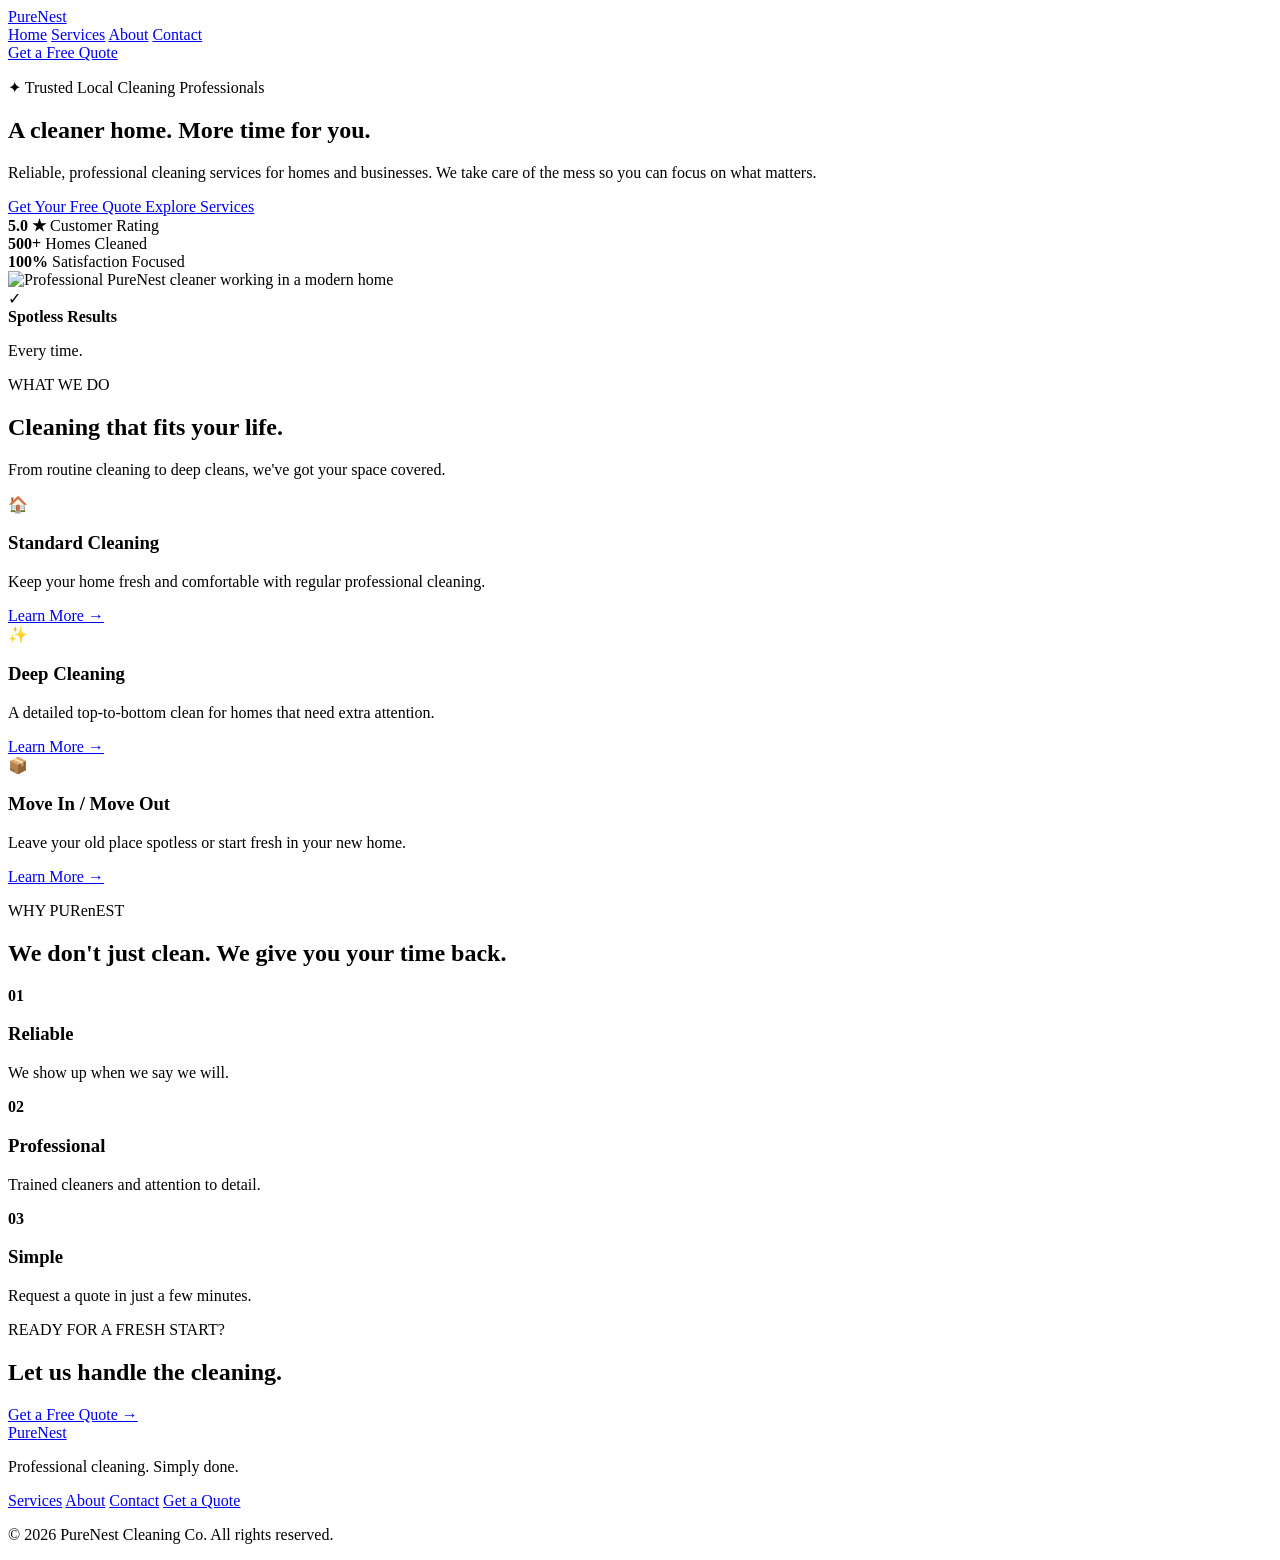
==== index.html @ d1b7ad1e "Add files via upload" ====
<!DOCTYPE html>
<html lang="en">
<head>
    <meta charset="UTF-8">
    <meta name="viewport" content="width=device-width, initial-scale=1.0">

    <title>PureNest Cleaning Co. | Professional Home Cleaning</title>

    <meta
        name="description"
        content="Professional residential and commercial cleaning services. Book reliable cleaning with PureNest Cleaning Co."
    >

    <link rel="stylesheet" href="css/style.css">
</head>

<body>

    <!-- Navigation -->
    <header class="navbar">
        <div class="container nav-container">

            <a href="index.html" class="logo">
                Pure<span>Nest</span>
            </a>

            <nav>
                <a href="index.html" class="active">Home</a>
                <a href="services.html">Services</a>
                <a href="about.html">About</a>
                <a href="contact.html">Contact</a>
            </nav>

            <a href="quote.html" class="nav-button">
                Get a Free Quote
            </a>

        </div>
    </header>


    <!-- Hero Section -->
    <main>

        <section class="hero">

            <div class="container hero-container">

                <div class="hero-content">

                    <p class="eyebrow">
                        ✦ Trusted Local Cleaning Professionals
                    </p>

                    <h1>
                        A cleaner home.
                        <span>More time for you.</span>
                    </h1>

                    <p class="hero-description">
                        Reliable, professional cleaning services for homes
                        and businesses. We take care of the mess so you
                        can focus on what matters.
                    </p>

                    <div class="hero-buttons">

                        <a href="quote.html" class="primary-button">
                            Get Your Free Quote
                        </a>

                        <a href="services.html" class="secondary-button">
                            Explore Services
                        </a>

                    </div>

                    <div class="trust-row">

                        <div class="trust-item">
                            <strong>5.0 ★</strong>
                            <span>Customer Rating</span>
                        </div>

                        <div class="trust-item">
                            <strong>500+</strong>
                            <span>Homes Cleaned</span>
                        </div>

                        <div class="trust-item">
                            <strong>100%</strong>
                            <span>Satisfaction Focused</span>
                        </div>

                    </div>

                </div>


                <div class="hero-image">

                    <div class="image-card">

                        <div class="image-placeholder">
                            <img src="assets/cleaning-hero.jpg" alt="Professional PureNest cleaner working in a modern home">
                        </div>

                        <div class="floating-card">

                            <div class="check-icon">✓</div>

                            <div>
                                <strong>Spotless Results</strong>
                                <p>Every time.</p>
                            </div>

                        </div>

                    </div>

                </div>

            </div>

        </section>


        <!-- Services Preview -->
        <section class="services-preview">

            <div class="container">

                <div class="section-heading">

                    <p class="eyebrow">
                        WHAT WE DO
                    </p>

                    <h2>
                        Cleaning that fits your life.
                    </h2>

                    <p>
                        From routine cleaning to deep cleans,
                        we've got your space covered.
                    </p>

                </div>


                <div class="service-grid">

                    <article class="service-card">

                        <div class="service-icon">
                            🏠
                        </div>

                        <h3>Standard Cleaning</h3>

                        <p>
                            Keep your home fresh and comfortable
                            with regular professional cleaning.
                        </p>

                        <a href="services.html">
                            Learn More →
                        </a>

                    </article>


                    <article class="service-card">

                        <div class="service-icon">
                            ✨
                        </div>

                        <h3>Deep Cleaning</h3>

                        <p>
                            A detailed top-to-bottom clean for
                            homes that need extra attention.
                        </p>

                        <a href="services.html">
                            Learn More →
                        </a>

                    </article>


                    <article class="service-card">

                        <div class="service-icon">
                            📦
                        </div>

                        <h3>Move In / Move Out</h3>

                        <p>
                            Leave your old place spotless or
                            start fresh in your new home.
                        </p>

                        <a href="services.html">
                            Learn More →
                        </a>

                    </article>

                </div>

            </div>

        </section>


        <!-- Why PureNest -->
        <section class="why-section">

            <div class="container why-container">

                <div>

                    <p class="eyebrow">
                        WHY PURenEST
                    </p>

                    <h2>
                        We don't just clean.
                        We give you your time back.
                    </h2>

                </div>


                <div class="why-grid">

                    <div>
                        <strong>01</strong>
                        <h3>Reliable</h3>
                        <p>
                            We show up when we say we will.
                        </p>
                    </div>

                    <div>
                        <strong>02</strong>
                        <h3>Professional</h3>
                        <p>
                            Trained cleaners and attention to detail.
                        </p>
                    </div>

                    <div>
                        <strong>03</strong>
                        <h3>Simple</h3>
                        <p>
                            Request a quote in just a few minutes.
                        </p>
                    </div>

                </div>

            </div>

        </section>


        <!-- CTA -->
        <section class="cta-section">

            <div class="container cta-container">

                <div>

                    <p class="eyebrow">
                        READY FOR A FRESH START?
                    </p>

                    <h2>
                        Let us handle the cleaning.
                    </h2>

                </div>

                <a href="quote.html" class="primary-button">
                    Get a Free Quote →
                </a>

            </div>

        </section>

    </main>


    <!-- Footer -->
    <footer>

        <div class="container footer-container">

            <div>

                <a href="index.html" class="logo">
                    Pure<span>Nest</span>
                </a>

                <p>
                    Professional cleaning.
                    Simply done.
                </p>

            </div>

            <div class="footer-links">

                <a href="services.html">Services</a>
                <a href="about.html">About</a>
                <a href="contact.html">Contact</a>
                <a href="quote.html">Get a Quote</a>

            </div>

        </div>

        <div class="footer-bottom">

            <p>
                © 2026 PureNest Cleaning Co. All rights reserved.
            </p>

        </div>

    </footer>


    <script src="js/script.js"></script>

</body>
</html>
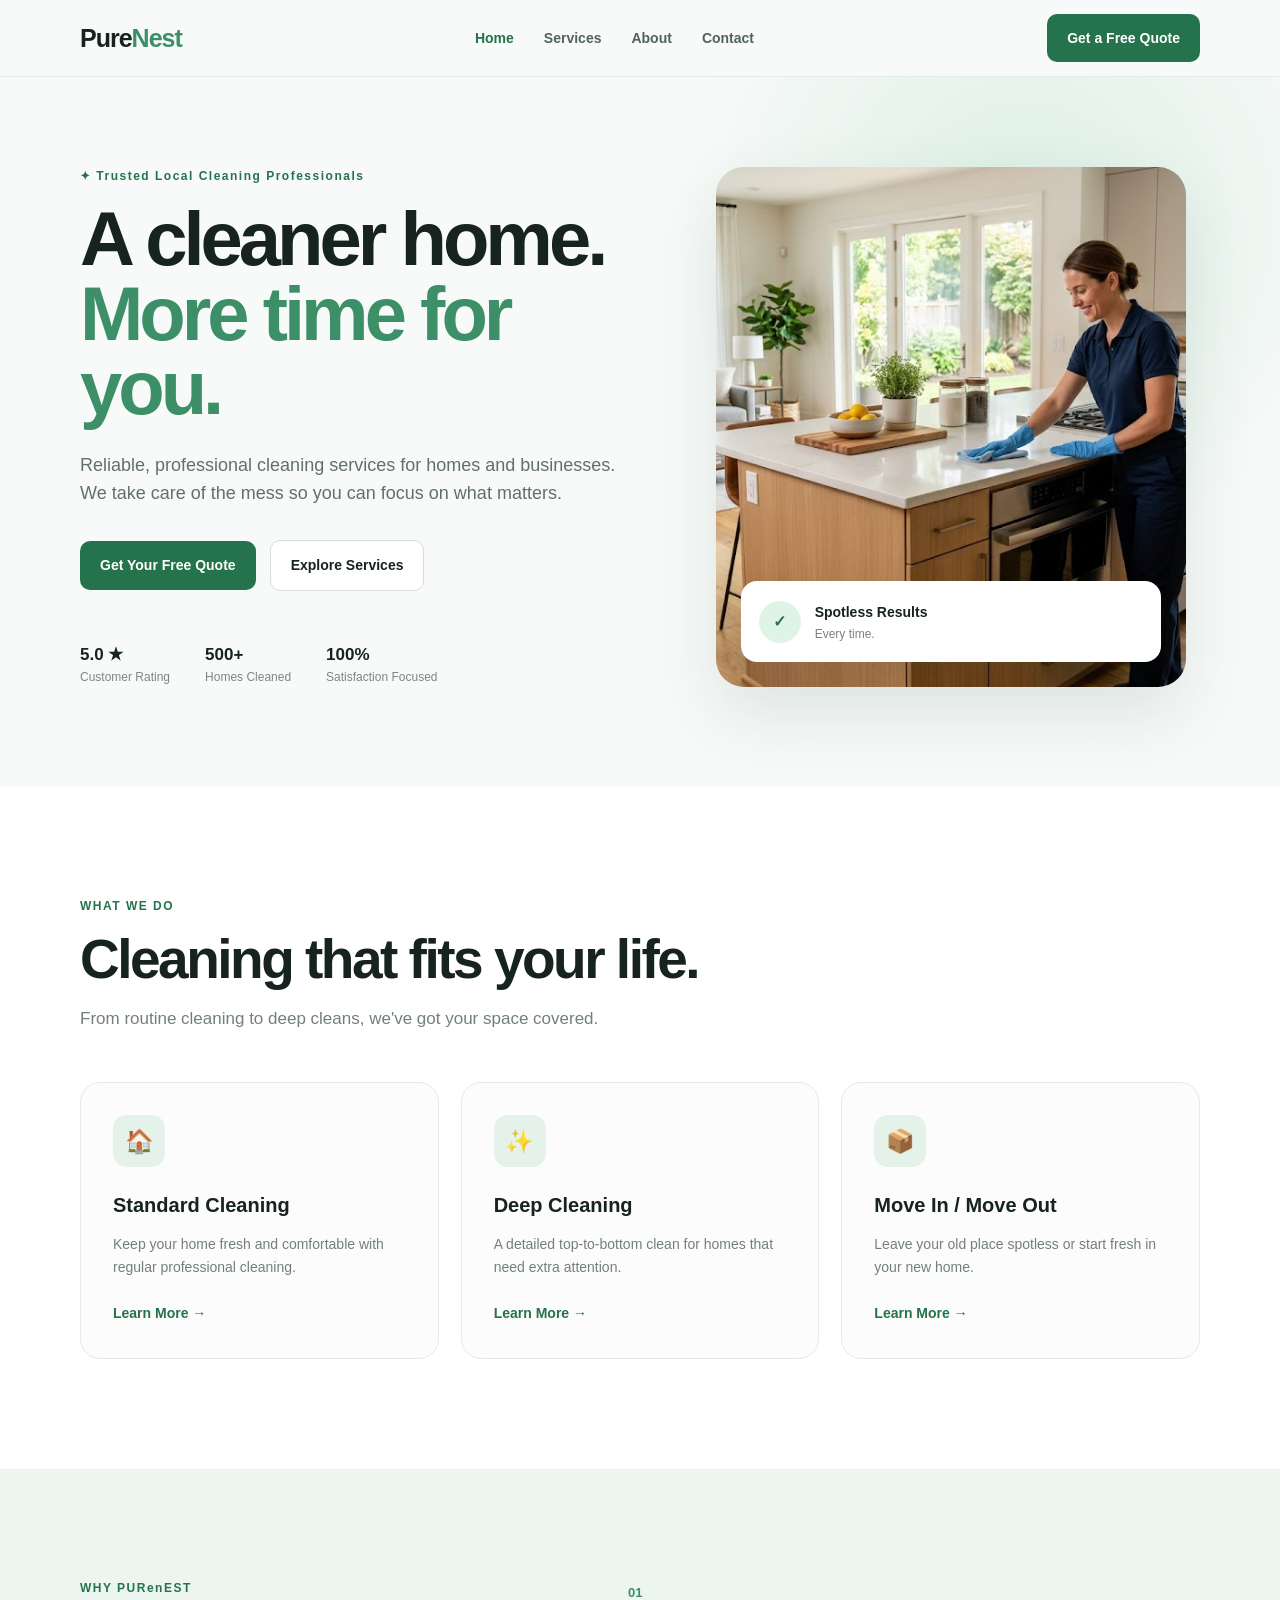
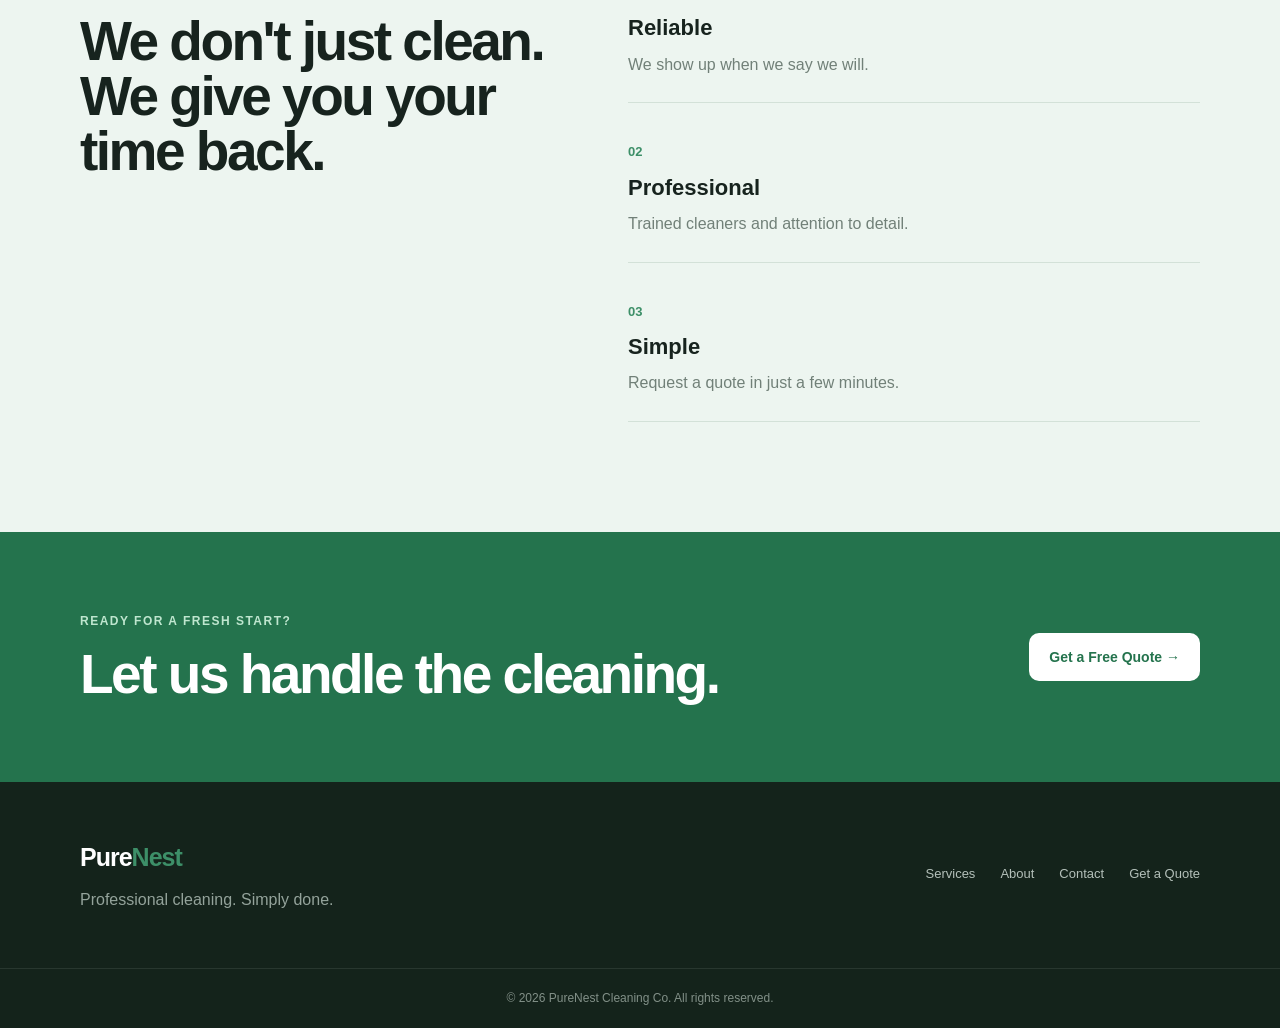
==== commit 8e513527: "Update index.html" ====
--- a/index.html
+++ b/index.html
@@ -5,6 +5,10 @@
     <meta name="viewport" content="width=device-width, initial-scale=1.0">
 
     <title>PureNest Cleaning Co. | Professional Home Cleaning</title>
+    <link rel="icon" type="image/png" sizes="16x16" href="/favicon-16x16.png">
+    <link rel="apple-touch-icon" sizes="180x180" href="/apple-touch-icon.png">
+    <link rel="icon" type="image/png" sizes="192x192" href="/android-chrome-192x192.png">
+    <link rel="icon" type="image/png" sizes="512x512" href="/android-chrome-512x512.png">
 
     <meta
         name="description"
@@ -339,4 +343,4 @@
     <script src="js/script.js"></script>
 
 </body>
-</html>+</html>
--- a/css/style.css
+++ b/css/style.css
@@ -0,0 +1,1608 @@
+/* =========================
+   RESET
+========================= */
+
+* {
+    margin: 0;
+    padding: 0;
+    box-sizing: border-box;
+}
+
+html {
+    scroll-behavior: smooth;
+}
+
+body {
+    font-family: Arial, Helvetica, sans-serif;
+    background: #f8faf9;
+    color: #17231e;
+    line-height: 1.6;
+}
+
+a {
+    text-decoration: none;
+    color: inherit;
+}
+
+.container {
+    width: min(1120px, 90%);
+    margin: 0 auto;
+}
+
+
+/* =========================
+   NAVIGATION
+========================= */
+
+.navbar {
+    background: rgba(248, 250, 249, 0.95);
+    border-bottom: 1px solid #e5ebe7;
+    position: sticky;
+    top: 0;
+    z-index: 1000;
+    backdrop-filter: blur(12px);
+}
+
+.nav-container {
+    min-height: 76px;
+    display: flex;
+    align-items: center;
+    justify-content: space-between;
+    gap: 30px;
+}
+
+.logo {
+    font-size: 25px;
+    font-weight: 800;
+    letter-spacing: -1px;
+}
+
+.logo span {
+    color: #3d8f68;
+}
+
+nav {
+    display: flex;
+    align-items: center;
+    gap: 30px;
+}
+
+nav a {
+    font-size: 14px;
+    font-weight: 600;
+    color: #52635a;
+    transition: 0.2s ease;
+}
+
+nav a:hover,
+nav a.active {
+    color: #24734d;
+}
+
+.nav-button,
+.primary-button {
+    background: #24734d;
+    color: white;
+    padding: 13px 20px;
+    border-radius: 10px;
+    font-size: 14px;
+    font-weight: 700;
+    transition: 0.2s ease;
+}
+
+.nav-button:hover,
+.primary-button:hover {
+    background: #1b5e3e;
+    transform: translateY(-2px);
+}
+
+
+/* =========================
+   HERO
+========================= */
+
+.hero {
+    padding: 90px 0 100px;
+    background:
+        radial-gradient(circle at 80% 20%, #dcefe5 0, transparent 30%),
+        #f8faf9;
+}
+
+.hero-container {
+    display: grid;
+    grid-template-columns: 1.05fr 0.95fr;
+    align-items: center;
+    gap: 70px;
+}
+
+.eyebrow {
+    color: #24734d;
+    font-size: 12px;
+    font-weight: 800;
+    letter-spacing: 1.5px;
+    margin-bottom: 16px;
+}
+
+.hero h1 {
+    max-width: 650px;
+    font-size: clamp(48px, 6vw, 76px);
+    line-height: 0.98;
+    letter-spacing: -4px;
+    margin-bottom: 25px;
+}
+
+.hero h1 span {
+    display: block;
+    color: #3d8f68;
+}
+
+.hero-description {
+    max-width: 560px;
+    color: #617068;
+    font-size: 18px;
+    margin-bottom: 32px;
+}
+
+.hero-buttons {
+    display: flex;
+    align-items: center;
+    gap: 14px;
+    flex-wrap: wrap;
+}
+
+.secondary-button {
+    border: 1px solid #d4ded8;
+    background: white;
+    padding: 13px 20px;
+    border-radius: 10px;
+    font-size: 14px;
+    font-weight: 700;
+    transition: 0.2s ease;
+}
+
+.secondary-button:hover {
+    border-color: #24734d;
+    transform: translateY(-2px);
+}
+
+
+/* =========================
+   TRUST ROW
+========================= */
+
+.trust-row {
+    display: flex;
+    gap: 35px;
+    margin-top: 50px;
+}
+
+.trust-item {
+    display: flex;
+    flex-direction: column;
+}
+
+.trust-item strong {
+    font-size: 17px;
+}
+
+.trust-item span {
+    font-size: 12px;
+    color: #7b8881;
+}
+
+
+/* =========================
+   HERO IMAGE
+========================= */
+
+.hero-image {
+    display: flex;
+    justify-content: center;
+}
+
+.image-card {
+    width: 100%;
+    max-width: 470px;
+    height: 520px;
+    background: #dce9e1;
+    border-radius: 28px;
+    position: relative;
+    overflow: hidden;
+    box-shadow: 0 30px 70px rgba(35, 70, 50, 0.12);
+}
+
+.image-placeholder {
+    width: 100%;
+    height: 100%;
+    display: flex;
+    justify-content: center;
+    align-items: center;
+    background:
+        linear-gradient(
+            145deg,
+            #dceee4,
+            #b9d8c6
+        );
+}
+
+.image-placeholder span {
+    font-size: 55px;
+    font-weight: 900;
+    color: rgba(255, 255, 255, 0.8);
+    letter-spacing: -3px;
+}
+
+.floating-card {
+    position: absolute;
+    bottom: 25px;
+    left: 25px;
+    right: 25px;
+    background: white;
+    border-radius: 16px;
+    padding: 18px;
+    display: flex;
+    align-items: center;
+    gap: 14px;
+    box-shadow: 0 15px 40px rgba(20, 50, 35, 0.15);
+}
+
+.check-icon {
+    width: 42px;
+    height: 42px;
+    border-radius: 50%;
+    background: #dff3e6;
+    color: #24734d;
+    display: grid;
+    place-items: center;
+    font-weight: 900;
+}
+
+.floating-card strong {
+    font-size: 14px;
+}
+
+.floating-card p {
+    font-size: 12px;
+    color: #77847d;
+}
+
+
+/* =========================
+   SERVICES
+========================= */
+
+.services-preview {
+    padding: 110px 0;
+    background: white;
+}
+
+.section-heading {
+    max-width: 650px;
+    margin-bottom: 50px;
+}
+
+.section-heading h2,
+.why-section h2,
+.cta-section h2 {
+    font-size: clamp(36px, 5vw, 55px);
+    line-height: 1;
+    letter-spacing: -2.5px;
+    margin-bottom: 18px;
+}
+
+.section-heading > p:last-child {
+    color: #738078;
+    font-size: 17px;
+}
+
+.service-grid {
+    display: grid;
+    grid-template-columns: repeat(3, 1fr);
+    gap: 22px;
+}
+
+.service-card {
+    padding: 32px;
+    border: 1px solid #e4ebe6;
+    border-radius: 20px;
+    background: #fbfcfb;
+    transition: 0.25s ease;
+}
+
+.service-card:hover {
+    transform: translateY(-6px);
+    box-shadow: 0 18px 45px rgba(30, 70, 45, 0.08);
+}
+
+.service-icon {
+    width: 52px;
+    height: 52px;
+    display: grid;
+    place-items: center;
+    background: #e4f2e9;
+    border-radius: 14px;
+    font-size: 23px;
+    margin-bottom: 22px;
+}
+
+.service-card h3 {
+    font-size: 20px;
+    margin-bottom: 12px;
+}
+
+.service-card p {
+    color: #738078;
+    font-size: 14px;
+    margin-bottom: 22px;
+}
+
+.service-card a {
+    color: #24734d;
+    font-weight: 700;
+    font-size: 14px;
+}
+
+
+/* =========================
+   WHY SECTION
+========================= */
+
+.why-section {
+    padding: 110px 0;
+    background: #edf5f0;
+}
+
+.why-container {
+    display: grid;
+    grid-template-columns: 0.9fr 1.1fr;
+    gap: 80px;
+    align-items: start;
+}
+
+.why-section h2 {
+    max-width: 500px;
+}
+
+.why-grid {
+    display: grid;
+    gap: 35px;
+}
+
+.why-grid div {
+    border-bottom: 1px solid #d3e1d8;
+    padding-bottom: 25px;
+}
+
+.why-grid strong {
+    color: #3d8f68;
+    font-size: 13px;
+}
+
+.why-grid h3 {
+    font-size: 22px;
+    margin: 6px 0;
+}
+
+.why-grid p {
+    color: #718078;
+}
+
+
+/* =========================
+   CTA
+========================= */
+
+.cta-section {
+    padding: 80px 0;
+    background: #24734d;
+    color: white;
+}
+
+.cta-container {
+    display: flex;
+    justify-content: space-between;
+    align-items: center;
+    gap: 30px;
+}
+
+.cta-section .eyebrow {
+    color: #bfe6cf;
+}
+
+.cta-section h2 {
+    margin: 0;
+}
+
+.cta-section .primary-button {
+    background: white;
+    color: #24734d;
+}
+
+.cta-section .primary-button:hover {
+    background: #edf7f1;
+}
+
+
+/* =========================
+   FOOTER
+========================= */
+
+footer {
+    background: #14231b;
+    color: white;
+}
+
+.footer-container {
+    padding: 55px 0;
+    display: flex;
+    justify-content: space-between;
+    gap: 40px;
+}
+
+.footer-container > div:first-child p {
+    color: #94a39b;
+    margin-top: 10px;
+}
+
+.footer-links {
+    display: flex;
+    gap: 25px;
+    align-items: center;
+}
+
+.footer-links a {
+    color: #b4c0ba;
+    font-size: 13px;
+}
+
+.footer-links a:hover {
+    color: white;
+}
+
+.footer-bottom {
+    border-top: 1px solid #28372f;
+    text-align: center;
+    padding: 20px;
+}
+
+.footer-bottom p {
+    color: #829088;
+    font-size: 12px;
+}
+
+
+/* =========================
+   RESPONSIVE
+========================= */
+
+@media (max-width: 850px) {
+
+    nav {
+        display: none;
+    }
+
+    .hero {
+        padding: 60px 0 80px;
+    }
+
+    .hero-container,
+    .why-container {
+        grid-template-columns: 1fr;
+        gap: 50px;
+    }
+
+    .hero h1 {
+        font-size: 55px;
+    }
+
+    .service-grid {
+        grid-template-columns: 1fr;
+    }
+
+    .image-card {
+        height: 420px;
+    }
+
+    .cta-container {
+        flex-direction: column;
+        align-items: flex-start;
+    }
+
+    .footer-container {
+        flex-direction: column;
+    }
+
+    .footer-links {
+        flex-wrap: wrap;
+    }
+}
+
+
+@media (max-width: 500px) {
+
+    .nav-button {
+        display: none;
+    }
+
+    .hero h1 {
+        font-size: 44px;
+        letter-spacing: -2.5px;
+    }
+
+    .hero-description {
+        font-size: 16px;
+    }
+
+    .trust-row {
+        gap: 18px;
+        flex-wrap: wrap;
+    }
+
+    .section-heading h2,
+    .why-section h2,
+    .cta-section h2 {
+        font-size: 38px;
+    }
+}
+.image-placeholder {
+    width: 100%;
+    height: 100%;
+    overflow: hidden;
+}
+
+.image-placeholder img {
+    width: 100%;
+    height: 100%;
+    object-fit: cover;
+    display: block;
+}
+/* =========================
+   SERVICES PAGE
+========================= */
+
+.page-hero {
+    padding: 100px 0;
+    background: #edf5f0;
+}
+
+.page-hero h1 {
+    max-width: 750px;
+    font-size: clamp(48px, 6vw, 72px);
+    line-height: 1;
+    letter-spacing: -3px;
+    margin-bottom: 25px;
+}
+
+.page-hero h1 span {
+    display: block;
+    color: #3d8f68;
+}
+
+.page-hero > .container > p:last-child {
+    max-width: 600px;
+    color: #6d7b73;
+    font-size: 18px;
+}
+
+.all-services {
+    padding: 100px 0;
+    background: white;
+}
+
+.service-list {
+    display: grid;
+    gap: 25px;
+}
+
+.large-service-card {
+    display: grid;
+    grid-template-columns: 100px 1fr;
+    gap: 35px;
+    padding: 45px;
+    border: 1px solid #e2e9e4;
+    border-radius: 22px;
+    background: #fbfcfb;
+    transition: 0.25s ease;
+}
+
+.large-service-card:hover {
+    transform: translateY(-4px);
+    box-shadow: 0 20px 50px rgba(30, 70, 45, 0.07);
+}
+
+.service-number {
+    font-size: 16px;
+    font-weight: 800;
+    color: #3d8f68;
+}
+
+.large-service-card h2 {
+    font-size: 30px;
+    letter-spacing: -1px;
+    margin-bottom: 12px;
+}
+
+.large-service-card p {
+    max-width: 700px;
+    color: #6f7c74;
+    margin-bottom: 22px;
+}
+
+.large-service-card ul {
+    list-style: none;
+    display: grid;
+    gap: 8px;
+}
+
+.large-service-card li {
+    color: #425048;
+    font-size: 14px;
+}
+
+
+/* Mobile */
+
+@media (max-width: 650px) {
+
+    .page-hero {
+        padding: 70px 0;
+    }
+
+    .page-hero h1 {
+        font-size: 45px;
+    }
+
+    .large-service-card {
+        grid-template-columns: 1fr;
+        padding: 30px;
+        gap: 15px;
+    }
+
+    .large-service-card h2 {
+        font-size: 25px;
+    }
+}
+/* =========================
+   QUOTE PAGE
+========================= */
+
+.quote-hero {
+    padding: 90px 0 70px;
+    background: #edf5f0;
+}
+
+.quote-hero h1 {
+    max-width: 700px;
+    font-size: clamp(48px, 6vw, 72px);
+    line-height: 1;
+    letter-spacing: -3px;
+    margin-bottom: 22px;
+}
+
+.quote-hero h1 span {
+    display: block;
+    color: #3d8f68;
+}
+
+.quote-hero p:last-child {
+    max-width: 600px;
+    color: #6d7b73;
+    font-size: 18px;
+}
+
+
+.quote-section {
+    padding: 100px 0;
+    background: white;
+}
+
+.quote-container {
+    display: grid;
+    grid-template-columns: 0.8fr 1.2fr;
+    gap: 80px;
+    align-items: start;
+}
+
+
+.quote-info {
+    position: sticky;
+    top: 120px;
+}
+
+.quote-info h2 {
+    max-width: 450px;
+    font-size: 42px;
+    line-height: 1.05;
+    letter-spacing: -2px;
+    margin-bottom: 20px;
+}
+
+.quote-info > p {
+    max-width: 430px;
+    color: #718078;
+    margin-bottom: 35px;
+}
+
+
+.quote-benefit {
+    display: flex;
+    flex-direction: column;
+    gap: 3px;
+    padding: 18px 0;
+    border-top: 1px solid #e3eae5;
+}
+
+.quote-benefit strong {
+    color: #24734d;
+    font-size: 14px;
+}
+
+.quote-benefit span {
+    color: #77837c;
+    font-size: 13px;
+}
+
+
+.quote-form {
+    padding: 40px;
+    border: 1px solid #e1e8e3;
+    border-radius: 22px;
+    background: #fbfcfb;
+}
+
+
+.form-group {
+    display: flex;
+    flex-direction: column;
+    gap: 8px;
+    margin-bottom: 22px;
+}
+
+
+.form-group label {
+    font-size: 13px;
+    font-weight: 700;
+    color: #35443c;
+}
+
+
+.form-group input,
+.form-group select,
+.form-group textarea {
+    width: 100%;
+    border: 1px solid #d7e0da;
+    border-radius: 10px;
+    padding: 13px 14px;
+    font-family: inherit;
+    font-size: 14px;
+    color: #17231e;
+    background: white;
+    outline: none;
+    transition: 0.2s ease;
+}
+
+
+.form-group textarea {
+    resize: vertical;
+}
+
+
+.form-group input:focus,
+.form-group select:focus,
+.form-group textarea:focus {
+    border-color: #3d8f68;
+    box-shadow: 0 0 0 3px rgba(61, 143, 104, 0.1);
+}
+
+
+.form-row {
+    display: grid;
+    grid-template-columns: 1fr 1fr;
+    gap: 18px;
+}
+
+
+.form-submit {
+    border: none;
+    cursor: pointer;
+    width: 100%;
+    font-family: inherit;
+    font-size: 14px;
+}
+
+
+.form-note {
+    text-align: center;
+    margin-top: 12px;
+    font-size: 11px;
+    color: #89958e;
+}
+
+
+.form-success {
+    display: none;
+    text-align: center;
+    padding: 35px 10px 10px;
+}
+
+
+.success-icon {
+    width: 55px;
+    height: 55px;
+    border-radius: 50%;
+    background: #dff3e6;
+    color: #24734d;
+    display: grid;
+    place-items: center;
+    margin: 0 auto 15px;
+    font-size: 22px;
+    font-weight: 900;
+}
+
+
+.form-success h3 {
+    font-size: 22px;
+    margin-bottom: 8px;
+}
+
+
+.form-success p {
+    color: #738078;
+    font-size: 14px;
+}
+
+
+/* Quote page mobile */
+
+@media (max-width: 850px) {
+
+    .quote-container {
+        grid-template-columns: 1fr;
+        gap: 50px;
+    }
+
+    .quote-info {
+        position: static;
+    }
+
+}
+
+
+@media (max-width: 550px) {
+
+    .quote-hero {
+        padding: 70px 0;
+    }
+
+    .quote-hero h1 {
+        font-size: 45px;
+    }
+
+    .quote-form {
+        padding: 25px;
+    }
+
+    .form-row {
+        grid-template-columns: 1fr;
+        gap: 0;
+    }
+
+}
+/* =========================
+   ABOUT PAGE
+========================= */
+
+.about-story {
+    padding: 100px 0;
+    background: white;
+}
+
+.about-story-grid {
+    display: grid;
+    grid-template-columns: 1fr 1fr;
+    gap: 80px;
+    align-items: center;
+}
+
+.about-image {
+    height: 520px;
+    border-radius: 24px;
+    overflow: hidden;
+}
+
+.about-image img {
+    width: 100%;
+    height: 100%;
+    object-fit: cover;
+    display: block;
+}
+
+.about-content h2 {
+    max-width: 550px;
+    font-size: 46px;
+    line-height: 1.05;
+    letter-spacing: -2px;
+    margin-bottom: 25px;
+}
+
+.about-content p:not(.eyebrow) {
+    max-width: 550px;
+    color: #718078;
+    margin-bottom: 18px;
+}
+
+
+.values-section {
+    padding: 100px 0;
+    background: #f7faf8;
+}
+
+.values-grid {
+    display: grid;
+    grid-template-columns: repeat(3, 1fr);
+    gap: 22px;
+}
+
+.value-card {
+    padding: 35px;
+    border: 1px solid #e0e8e3;
+    border-radius: 20px;
+    background: white;
+}
+
+.value-card span {
+    color: #3d8f68;
+    font-size: 13px;
+    font-weight: 800;
+}
+
+.value-card h3 {
+    font-size: 24px;
+    margin: 15px 0 10px;
+}
+
+.value-card p {
+    color: #718078;
+    font-size: 14px;
+}
+
+
+@media (max-width: 850px) {
+
+    .about-story-grid {
+        grid-template-columns: 1fr;
+        gap: 50px;
+    }
+
+    .about-image {
+        height: 420px;
+    }
+
+    .values-grid {
+        grid-template-columns: 1fr;
+    }
+
+    .about-content h2 {
+        font-size: 38px;
+    }
+
+}
+/* =========================
+   CONTACT PAGE
+========================= */
+
+.contact-section {
+    padding: 100px 0;
+    background: white;
+}
+
+.contact-container {
+    display: grid;
+    grid-template-columns: 0.8fr 1.2fr;
+    gap: 80px;
+    align-items: start;
+}
+
+.contact-info h2 {
+    font-size: 48px;
+    line-height: 1;
+    letter-spacing: -2px;
+    margin-bottom: 20px;
+}
+
+.contact-info > p:not(.eyebrow) {
+    max-width: 450px;
+    color: #718078;
+    margin-bottom: 35px;
+}
+
+.contact-item {
+    display: flex;
+    align-items: flex-start;
+    gap: 15px;
+    padding: 20px 0;
+    border-top: 1px solid #e2e9e4;
+}
+
+.contact-icon {
+    width: 42px;
+    height: 42px;
+    flex-shrink: 0;
+    border-radius: 12px;
+    background: #e4f2e9;
+    color: #24734d;
+    display: grid;
+    place-items: center;
+    font-size: 18px;
+}
+
+.contact-item strong {
+    display: block;
+    font-size: 14px;
+    margin-bottom: 3px;
+}
+
+.contact-item a,
+.contact-item span {
+    color: #718078;
+    font-size: 13px;
+}
+
+.contact-item a:hover {
+    color: #24734d;
+}
+
+.contact-form {
+    padding: 40px;
+    border: 1px solid #e1e8e3;
+    border-radius: 22px;
+    background: #fbfcfb;
+}
+
+
+@media (max-width: 850px) {
+
+    .contact-container {
+        grid-template-columns: 1fr;
+        gap: 50px;
+    }
+
+    .contact-info h2 {
+        font-size: 40px;
+    }
+
+}
+
+
+@media (max-width: 550px) {
+
+    .contact-form {
+        padding: 25px;
+    }
+
+}
+/* =========================================
+   PURENEST DASHBOARD
+========================================= */
+
+.dashboard-nav {
+    background: #ffffff;
+    border-bottom: 1px solid #e8e8e8;
+    padding: 18px 0;
+    position: sticky;
+    top: 0;
+    z-index: 100;
+}
+
+.dashboard-nav-inner {
+    display: flex;
+    align-items: center;
+    justify-content: space-between;
+}
+
+.dashboard-user {
+    display: flex;
+    align-items: center;
+    gap: 20px;
+    font-size: 14px;
+    color: #666;
+}
+
+.logout-button {
+    border: 1px solid #ddd;
+    background: #fff;
+    padding: 9px 16px;
+    border-radius: 8px;
+    cursor: pointer;
+    font-size: 14px;
+    transition: 0.2s ease;
+}
+
+.logout-button:hover {
+    background: #f5f5f5;
+}
+
+
+/* Dashboard */
+
+.dashboard {
+    background: #f7f8f9;
+    min-height: calc(100vh - 80px);
+    padding: 60px 0 100px;
+}
+
+.dashboard-header {
+    margin-bottom: 40px;
+}
+
+.dashboard-header h1 {
+    margin-bottom: 8px;
+}
+
+.dashboard-header p {
+    color: #777;
+}
+
+
+/* Statistics */
+
+.dashboard-stats {
+    display: grid;
+    grid-template-columns: repeat(4, 1fr);
+    gap: 18px;
+    margin-bottom: 55px;
+}
+
+.stat-card {
+    background: #fff;
+    border: 1px solid #e9e9e9;
+    border-radius: 14px;
+    padding: 24px;
+    box-shadow: 0 4px 18px rgba(0, 0, 0, 0.03);
+}
+
+.stat-card span {
+    display: block;
+    color: #777;
+    font-size: 14px;
+    margin-bottom: 12px;
+}
+
+.stat-card strong {
+    display: block;
+    font-size: 32px;
+    line-height: 1;
+}
+
+
+/* Sections */
+
+.dashboard-section {
+    margin-bottom: 55px;
+}
+
+.section-header {
+    margin-bottom: 20px;
+}
+
+.section-header h2 {
+    margin-top: 5px;
+}
+
+
+/* Request list */
+
+.requests-list {
+    display: flex;
+    flex-direction: column;
+    gap: 16px;
+}
+
+
+/* Request card */
+
+.request-card {
+    background: #fff;
+    border: 1px solid #e9e9e9;
+    border-radius: 14px;
+    padding: 24px;
+    box-shadow: 0 4px 18px rgba(0, 0, 0, 0.03);
+}
+
+.request-card-header {
+    display: flex;
+    align-items: flex-start;
+    justify-content: space-between;
+    gap: 20px;
+    margin-bottom: 20px;
+}
+
+.request-card-header h3 {
+    margin: 0 0 5px;
+}
+
+.request-card-header span {
+    color: #777;
+    font-size: 14px;
+}
+
+
+/* Status */
+
+.status-badge {
+    display: inline-flex;
+    align-items: center;
+    padding: 6px 11px;
+    border-radius: 999px;
+    background: #f1f1f1;
+    color: #555 !important;
+    font-size: 12px !important;
+    font-weight: 600;
+    text-transform: capitalize;
+}
+
+
+/* Details */
+
+.request-details {
+    display: grid;
+    grid-template-columns: repeat(2, 1fr);
+    gap: 10px 30px;
+    border-top: 1px solid #eee;
+    padding-top: 18px;
+}
+
+.request-details p {
+    margin: 0;
+    color: #666;
+    font-size: 14px;
+    line-height: 1.6;
+}
+
+.request-details strong {
+    color: #222;
+}
+
+
+/* Empty state */
+
+.empty-state {
+    background: #fff;
+    border: 1px dashed #d8d8d8;
+    border-radius: 14px;
+    padding: 45px 20px;
+    text-align: center;
+    color: #888;
+}
+
+
+/* Mobile */
+
+@media (max-width: 800px) {
+
+    .dashboard {
+        padding: 40px 0 70px;
+    }
+
+    .dashboard-stats {
+        grid-template-columns: repeat(2, 1fr);
+    }
+
+    .request-details {
+        grid-template-columns: 1fr;
+    }
+
+}
+
+
+@media (max-width: 520px) {
+
+    .dashboard-nav-inner {
+        align-items: flex-start;
+        gap: 15px;
+    }
+
+    .dashboard-user {
+        flex-direction: column;
+        align-items: flex-end;
+        gap: 8px;
+    }
+
+    .dashboard-stats {
+        grid-template-columns: 1fr 1fr;
+        gap: 10px;
+    }
+
+    .stat-card {
+        padding: 18px;
+    }
+
+    .stat-card strong {
+        font-size: 26px;
+    }
+
+    .request-card {
+        padding: 18px;
+    }
+
+    .request-card-header {
+        flex-direction: column;
+        gap: 10px;
+    }
+
+}
+/* Status Dropdown */
+
+.status-select {
+    border: 1px solid #ddd;
+    background: #fff;
+    padding: 7px 12px;
+    border-radius: 8px;
+    font-size: 13px;
+    font-weight: 600;
+    cursor: pointer;
+    outline: none;
+}
+
+.status-select:focus {
+    border-color: #aaa;
+}
+/* =========================================
+   OWNER LOGIN
+========================================= */
+
+.login-page {
+    min-height: 100vh;
+    display: flex;
+    align-items: center;
+    justify-content: center;
+    padding: 30px 20px;
+    background: #f7f8f9;
+}
+
+.login-card {
+    width: 100%;
+    max-width: 440px;
+    background: #ffffff;
+    border: 1px solid #e8e8e8;
+    border-radius: 20px;
+    padding: 48px;
+    box-shadow: 0 20px 60px rgba(0, 0, 0, 0.07);
+}
+
+.login-logo {
+    font-size: 30px;
+    font-weight: 700;
+    letter-spacing: -1px;
+    margin-bottom: 42px;
+}
+
+.login-logo span {
+    font-weight: 400;
+}
+
+.login-card .eyebrow {
+    margin-bottom: 10px;
+}
+
+.login-card h1 {
+    font-size: 36px;
+    line-height: 1.15;
+    margin: 0 0 10px;
+    letter-spacing: -1px;
+}
+
+.login-subtitle {
+    color: #777;
+    line-height: 1.6;
+    margin: 0 0 32px;
+}
+
+
+/* Form */
+
+#loginForm {
+    display: flex;
+    flex-direction: column;
+    gap: 20px;
+}
+
+#loginForm .form-group {
+    display: flex;
+    flex-direction: column;
+    gap: 8px;
+}
+
+#loginForm label {
+    font-size: 14px;
+    font-weight: 600;
+}
+
+#loginForm input {
+    width: 100%;
+    box-sizing: border-box;
+    padding: 14px 16px;
+    border: 1px solid #dcdcdc;
+    border-radius: 10px;
+    background: #fff;
+    font-size: 15px;
+    outline: none;
+    transition: border-color 0.2s ease,
+                box-shadow 0.2s ease;
+}
+
+#loginForm input::placeholder {
+    color: #aaa;
+}
+
+#loginForm input:focus {
+    border-color: #999;
+    box-shadow: 0 0 0 3px rgba(0, 0, 0, 0.05);
+}
+
+
+/* Login button */
+
+#loginForm .primary-button {
+    width: 100%;
+    margin-top: 4px;
+    justify-content: center;
+    cursor: pointer;
+}
+
+
+/* Error */
+
+.login-error {
+    min-height: 20px;
+    margin: -5px 0 0;
+    color: #c0392b;
+    font-size: 14px;
+    text-align: center;
+}
+
+
+/* Mobile */
+
+@media (max-width: 520px) {
+
+    .login-page {
+        padding: 20px 16px;
+    }
+
+    .login-card {
+        padding: 34px 24px;
+        border-radius: 16px;
+    }
+
+    .login-logo {
+        margin-bottom: 34px;
+    }
+
+    .login-card h1 {
+        font-size: 30px;
+    }
+
+}
+/* Login security indicator */
+
+.login-security {
+    display: inline-flex;
+    align-items: center;
+    gap: 8px;
+    margin-top: -16px;
+    margin-bottom: 28px;
+    padding: 7px 11px;
+    border-radius: 999px;
+    background: #f5f7f6;
+    color: #66706a;
+    font-size: 12px;
+    font-weight: 600;
+}
+
+.security-dot {
+    width: 7px;
+    height: 7px;
+    border-radius: 50%;
+    background: #5b8c6b;
+    display: inline-block;
+}
+/* =========================================
+   DASHBOARD FILTERS
+========================================= */
+
+.section-header {
+    display: flex;
+    align-items: flex-end;
+    justify-content: space-between;
+    gap: 25px;
+}
+
+.dashboard-filters {
+    display: flex;
+    gap: 10px;
+}
+
+.dashboard-filters input,
+.dashboard-filters select {
+    height: 42px;
+    padding: 0 13px;
+    border: 1px solid #ddd;
+    border-radius: 9px;
+    background: #fff;
+    font-size: 14px;
+    outline: none;
+}
+
+.dashboard-filters input {
+    width: 220px;
+}
+
+.dashboard-filters input:focus,
+.dashboard-filters select:focus {
+    border-color: #999;
+}
+
+
+/* Mobile */
+
+@media (max-width: 700px) {
+
+    .section-header {
+        align-items: stretch;
+        flex-direction: column;
+    }
+
+    .dashboard-filters {
+        width: 100%;
+        flex-direction: column;
+    }
+
+    .dashboard-filters input {
+        width: 100%;
+        box-sizing: border-box;
+    }
+
+}
+/* =========================================
+   CUSTOMER ACTION BUTTONS
+========================================= */
+
+.customer-actions {
+    display: flex;
+    gap: 8px;
+    margin-top: 12px;
+}
+
+.customer-action {
+    display: inline-flex;
+    align-items: center;
+    justify-content: center;
+    padding: 8px 13px;
+    border: 1px solid #ddd;
+    border-radius: 8px;
+    background: #fff;
+    color: #333;
+    text-decoration: none;
+    font-size: 13px;
+    font-weight: 600;
+    transition: 0.2s ease;
+}
+
+.customer-action:hover {
+    background: #f5f5f5;
+    border-color: #bbb;
+}
+
+@media (max-width: 520px) {
+
+    .customer-actions {
+        flex-direction: column;
+    }
+
+    .customer-action {
+        width: 100%;
+        box-sizing: border-box;
+    }
+
+}
